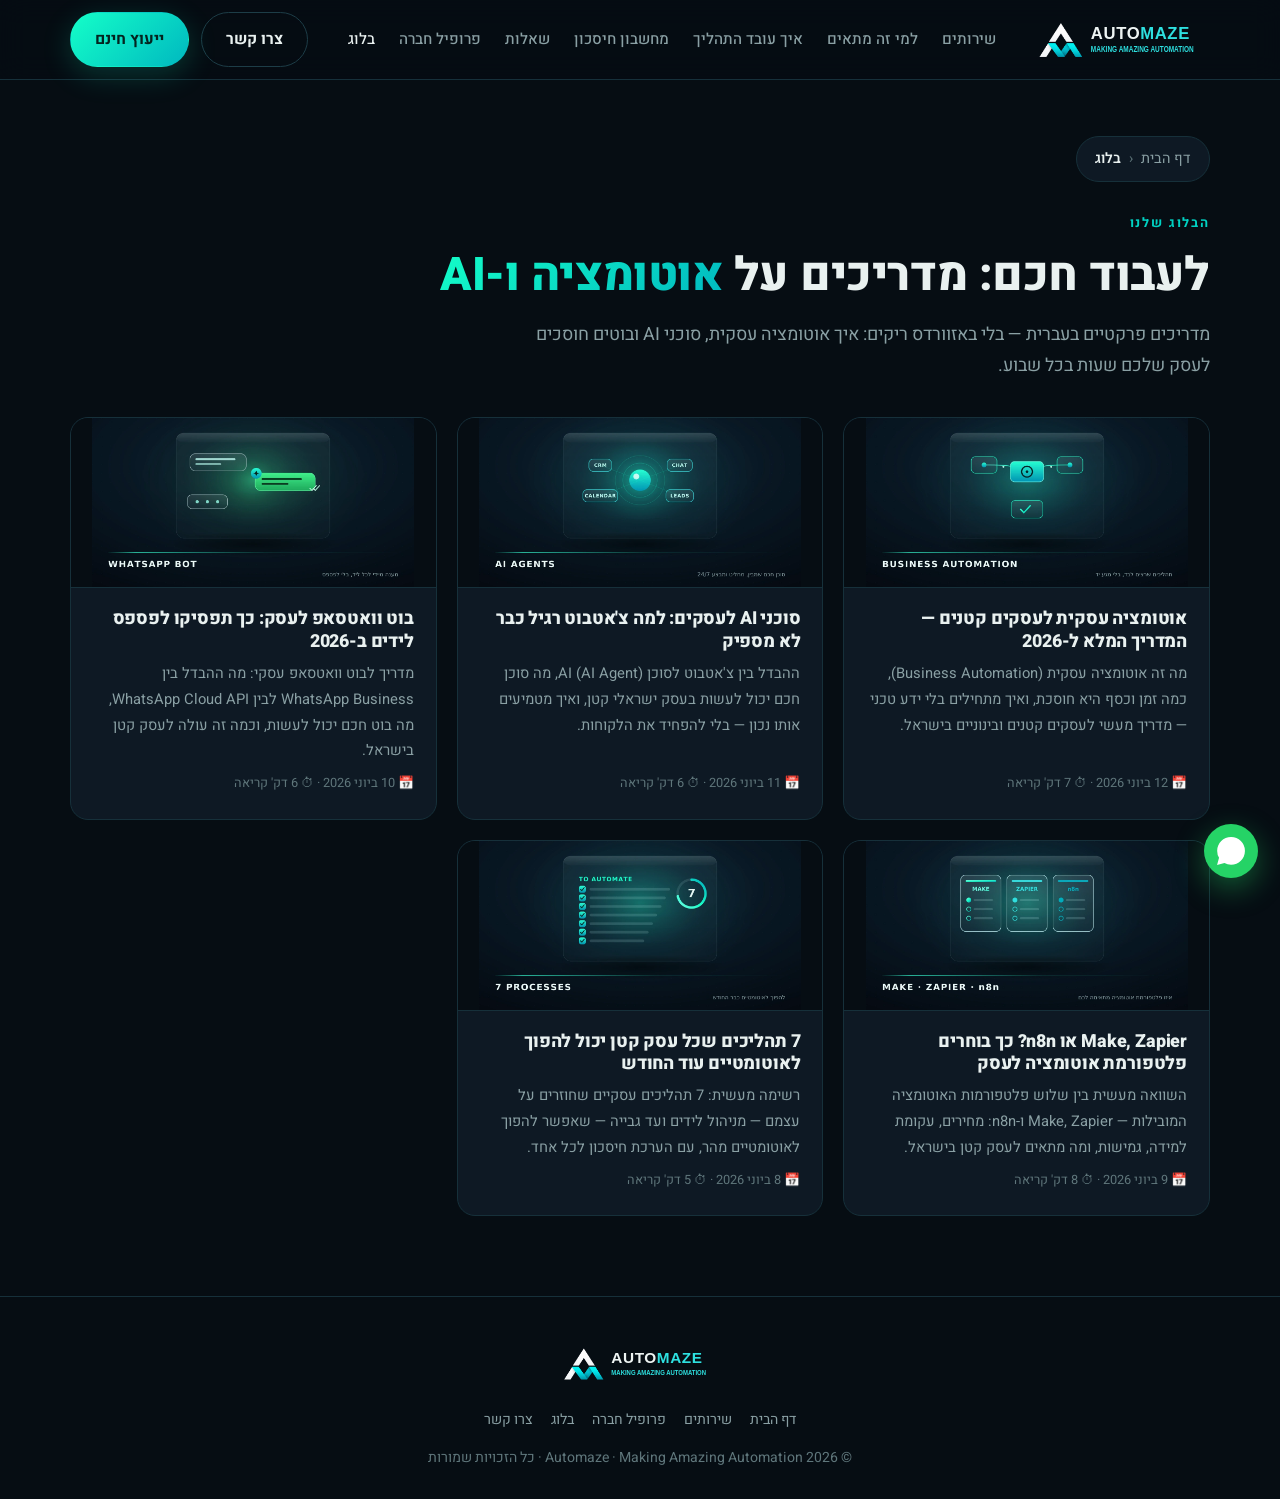
==== blog/index.html @ 12698b00 "Redesign blog images as premium glassmorphic vector art" ====
<!DOCTYPE html>
<html lang="he" dir="rtl">
<head>
<meta charset="utf-8">
<meta name="viewport" content="width=device-width, initial-scale=1">
<title>בלוג Automaze | אוטומציה עסקית, סוכני AI וכלים לעסקים</title>
<meta name="description" content="הבלוג של Automaze: מדריכים פרקטיים על אוטומציה עסקית (Business Automation), סוכני AI, בוטים לוואטסאפ, Make, Zapier ו-n8n — בעברית, לעסקים בישראל.">
<meta name="keywords" content="בלוג אוטומציה, מדריך אוטומציה, אוטומציה עסקית, סוכני AI, בוט וואטסאפ, Make, Zapier, n8n, בינה מלאכותית לעסקים, business automation blog, AI agents, workflow automation, no-code">
<link rel="canonical" href="https://automaze.co.il/blog/">
<meta property="og:type" content="website">
<meta property="og:locale" content="he_IL">
<meta property="og:site_name" content="Automaze">
<meta property="og:title" content="בלוג Automaze — מדריכים על אוטומציה עסקית ו-AI">
<meta property="og:description" content="הבלוג של Automaze: מדריכים פרקטיים על אוטומציה עסקית (Business Automation), סוכני AI, בוטים לוואטסאפ, Make, Zapier ו-n8n — בעברית, לעסקים בישראל.">
<meta property="og:url" content="https://automaze.co.il/blog/">
<meta property="og:image" content="https://automaze.co.il/blog/img/blog-og.webp">

<meta name="twitter:card" content="summary_large_image">
<link rel="icon" href="../favicon.ico" sizes="any">
<link rel="icon" type="image/png" sizes="32x32" href="../favicon-32.png">
<link rel="preconnect" href="https://fonts.googleapis.com">
<link rel="preconnect" href="https://fonts.gstatic.com" crossorigin>
<link href="https://fonts.googleapis.com/css2?family=Heebo:wght@400;500;700;800;900&display=swap" rel="stylesheet">
<link rel="stylesheet" href="../pages.css">
<script type="application/ld+json">{"@context": "https://schema.org", "@type": "Blog", "name": "בלוג Automaze", "url": "https://automaze.co.il/blog/", "inLanguage": "he", "description": "מדריכים ומאמרים על אוטומציה עסקית, סוכני AI, בוטים לוואטסאפ וכלי No-Code — לעסקים קטנים ובינוניים בישראל.", "publisher": {"@type": "Organization", "name": "Automaze", "logo": {"@type": "ImageObject", "url": "https://automaze.co.il/automaze-logo-full.png"}}, "blogPost": [{"@type": "BlogPosting", "headline": "אוטומציה עסקית לעסקים קטנים — המדריך המלא ל-2026", "url": "https://automaze.co.il/blog/business-automation-guide.html", "datePublished": "2026-06-12"}, {"@type": "BlogPosting", "headline": "סוכני AI לעסקים: למה צ'אטבוט רגיל כבר לא מספיק", "url": "https://automaze.co.il/blog/ai-agents-for-business.html", "datePublished": "2026-06-11"}, {"@type": "BlogPosting", "headline": "בוט וואטסאפ לעסק: כך תפסיקו לפספס לידים ב-2026", "url": "https://automaze.co.il/blog/whatsapp-bot-for-business.html", "datePublished": "2026-06-10"}, {"@type": "BlogPosting", "headline": "Make, Zapier או n8n? כך בוחרים פלטפורמת אוטומציה לעסק", "url": "https://automaze.co.il/blog/make-vs-zapier-vs-n8n.html", "datePublished": "2026-06-09"}, {"@type": "BlogPosting", "headline": "7 תהליכים שכל עסק קטן יכול להפוך לאוטומטיים עוד החודש", "url": "https://automaze.co.il/blog/processes-to-automate.html", "datePublished": "2026-06-08"}]}</script>
<script type="application/ld+json">{"@context": "https://schema.org", "@type": "BreadcrumbList", "itemListElement": [{"@type": "ListItem", "position": 1, "name": "דף הבית", "item": "https://automaze.co.il/"}, {"@type": "ListItem", "position": 2, "name": "בלוג", "item": "https://automaze.co.il/blog/"}]}</script>
</head>
<body>
<header>
  <nav class="nav">
    <a href="../index.html" aria-label="Automaze — דף הבית"><img src="../logo.svg" alt="Automaze — Making Amazing Automation" class="logo"></a>
    <div class="nav-links" id="navLinks">
      <a href="../index.html#services">שירותים</a>
      <a href="../index.html#who">למי זה מתאים</a>
      <a href="../index.html#process">איך עובד התהליך</a>
      <a href="../index.html#roi">מחשבון חיסכון</a>
      <a href="../index.html#faq">שאלות</a>
      <a href="../about.html">פרופיל חברה</a>
      <a href="index.html" class="active">בלוג</a>
    </div>
    <div class="nav-cta">
      <a href="../index.html#contact" class="btn btn-ghost">צרו קשר</a>
      <a href="https://wa.me/972544497165" target="_blank" rel="noopener" class="btn btn-primary">ייעוץ חינם</a>
      <button class="hamb" id="hamb" aria-label="תפריט"><span></span><span></span><span></span></button>
    </div>
  </nav>
</header>
<main>
<div class="wrap" style="max-width:1180px">
  <nav class="crumbs" aria-label="פירורי לחם"><a href="../index.html">דף הבית</a><span class="sep">‹</span><span class="here">בלוג</span></nav>
  <span class="eyebrow">הבלוג שלנו</span>
  <h1 class="page-title">לעבוד חכם: מדריכים על <span class="hl">אוטומציה ו-AI</span></h1>
  <p class="lead">מדריכים פרקטיים בעברית — בלי באזוורדס ריקים: איך אוטומציה עסקית, סוכני AI ובוטים חוסכים לעסק שלכם שעות בכל שבוע.</p>
  <div class="grid-cards">
<a class="pcard" href="business-automation-guide.html">
  <img src="img/business-automation.webp" alt="אוטומציה עסקית לעסקים קטנים — המדריך המלא ל-2026" loading="lazy" width="1200" height="630">
  <div class="body"><h2>אוטומציה עסקית לעסקים קטנים — המדריך המלא ל-2026</h2><p>מה זה אוטומציה עסקית (Business Automation), כמה זמן וכסף היא חוסכת, ואיך מתחילים בלי ידע טכני — מדריך מעשי לעסקים קטנים ובינוניים בישראל.</p><span class="pm">📅 12 ביוני 2026 · ⏱ 7 דק' קריאה</span></div>
</a>
<a class="pcard" href="ai-agents-for-business.html">
  <img src="img/ai-agents.webp" alt="סוכני AI לעסקים: למה צ'אטבוט רגיל כבר לא מספיק" loading="lazy" width="1200" height="630">
  <div class="body"><h2>סוכני AI לעסקים: למה צ'אטבוט רגיל כבר לא מספיק</h2><p>ההבדל בין צ'אטבוט לסוכן AI (AI Agent), מה סוכן חכם יכול לעשות בעסק ישראלי קטן, ואיך מטמיעים אותו נכון — בלי להפחיד את הלקוחות.</p><span class="pm">📅 11 ביוני 2026 · ⏱ 6 דק' קריאה</span></div>
</a>
<a class="pcard" href="whatsapp-bot-for-business.html">
  <img src="img/whatsapp-bot.webp" alt="בוט וואטסאפ לעסק: כך תפסיקו לפספס לידים ב-2026" loading="lazy" width="1200" height="630">
  <div class="body"><h2>בוט וואטסאפ לעסק: כך תפסיקו לפספס לידים ב-2026</h2><p>מדריך לבוט וואטסאפ עסקי: מה ההבדל בין WhatsApp Business לבין WhatsApp Cloud API, מה בוט חכם יכול לעשות, וכמה זה עולה לעסק קטן בישראל.</p><span class="pm">📅 10 ביוני 2026 · ⏱ 6 דק' קריאה</span></div>
</a>
<a class="pcard" href="make-vs-zapier-vs-n8n.html">
  <img src="img/automation-tools.webp" alt="Make, Zapier או n8n? כך בוחרים פלטפורמת אוטומציה לעסק" loading="lazy" width="1200" height="630">
  <div class="body"><h2>Make, Zapier או n8n? כך בוחרים פלטפורמת אוטומציה לעסק</h2><p>השוואה מעשית בין שלוש פלטפורמות האוטומציה המובילות — Make, Zapier ו-n8n: מחירים, עקומת למידה, גמישות, ומה מתאים לעסק קטן בישראל.</p><span class="pm">📅 9 ביוני 2026 · ⏱ 8 דק' קריאה</span></div>
</a>
<a class="pcard" href="processes-to-automate.html">
  <img src="img/processes-checklist.webp" alt="7 תהליכים שכל עסק קטן יכול להפוך לאוטומטיים עוד החודש" loading="lazy" width="1200" height="630">
  <div class="body"><h2>7 תהליכים שכל עסק קטן יכול להפוך לאוטומטיים עוד החודש</h2><p>רשימה מעשית: 7 תהליכים עסקיים שחוזרים על עצמם — מניהול לידים ועד גבייה — שאפשר להפוך לאוטומטיים מהר, עם הערכת חיסכון לכל אחד.</p><span class="pm">📅 8 ביוני 2026 · ⏱ 5 דק' קריאה</span></div>
</a>
  </div>
</div>
</main>
<footer>
  <img src="../logo.svg" alt="Automaze">
  <div class="flinks"><a href="../index.html">דף הבית</a><a href="../index.html#services">שירותים</a><a href="../about.html">פרופיל חברה</a><a href="index.html">בלוג</a><a href="../index.html#contact">צרו קשר</a></div>
  <span>© <span id="yr"></span> Automaze · Making Amazing Automation · כל הזכויות שמורות</span>
</footer>
<a class="wa-float" href="https://wa.me/972544497165" target="_blank" rel="noopener" aria-label="WhatsApp"><svg viewBox="0 0 24 24"><path d="M.057 24l1.687-6.163a11.867 11.867 0 01-1.587-5.946C.16 5.335 5.495 0 12.05 0a11.817 11.817 0 018.413 3.488 11.824 11.824 0 013.48 8.414c-.003 6.557-5.338 11.892-11.893 11.892a11.9 11.9 0 01-5.688-1.448L.057 24z"/></svg></a>
<script>(function(){var h=document.getElementById('hamb'),n=document.getElementById('navLinks');if(h&&n){h.addEventListener('click',function(){n.classList.toggle('open')});n.querySelectorAll('a').forEach(function(a){a.addEventListener('click',function(){n.classList.remove('open')})});}document.getElementById('yr').textContent=new Date().getFullYear();})();</script>
</body>
</html>
---- pages.css ----
:root{--bg:#060d13;--bg-2:#0a131c;--panel:#0e1924;--panel-2:#10202c;--line:#16303a;--line-2:#1d3d47;--teal:#14ffc8;--teal-2:#00d2c3;--cyan:#2ee0e0;--teal-deep:#00b8c0;--text:#e9f1f0;--muted:#8aa0a4;--muted-2:#5f767b;--radius:18px;--max:980px;--grad:linear-gradient(135deg,#14ffc8,#00b8c0)}
*{box-sizing:border-box;margin:0;padding:0}
html{scroll-behavior:smooth}
body{font-family:"Heebo",system-ui,Arial,sans-serif;background:var(--bg);color:var(--text);line-height:1.75;-webkit-font-smoothing:antialiased}
a{color:inherit;text-decoration:none}
h1,h2,h3{line-height:1.25;font-weight:800;letter-spacing:-.01em}
.wrap{max-width:var(--max);margin-inline:auto;padding-inline:20px}
.eyebrow{color:var(--teal-2);font-weight:700;font-size:.82rem;letter-spacing:.14em;text-transform:uppercase;margin-bottom:12px;display:inline-block}
.btn{display:inline-flex;align-items:center;gap:9px;padding:13px 24px;border-radius:999px;font-weight:700;font-size:.98rem;cursor:pointer;border:1px solid transparent;transition:.25s;white-space:nowrap}
.btn-primary{background:var(--grad);color:#04241f;box-shadow:0 8px 30px rgba(20,255,200,.18)}
.btn-primary:hover{transform:translateY(-2px)}
.btn-ghost{background:transparent;color:var(--text);border-color:var(--line-2)}
.btn-ghost:hover{border-color:var(--teal-2);color:var(--teal-2)}
header{position:sticky;top:0;z-index:50;background:rgba(6,13,19,.92);backdrop-filter:blur(14px);border-bottom:1px solid var(--line)}
.nav{position:relative;display:flex;align-items:center;justify-content:space-between;max-width:1180px;margin-inline:auto;padding:12px 20px;gap:18px}
.logo{height:50px;width:auto;display:block}
.nav-links{display:flex;gap:24px;align-items:center;flex-wrap:wrap}
.nav-links a{color:var(--muted);font-weight:500;font-size:.95rem;transition:.2s}
.nav-links a:hover,.nav-links a.active{color:var(--text)}
.nav-cta{display:flex;align-items:center;gap:12px}
.hamb{display:none;flex-direction:column;gap:5px;background:none;border:0;cursor:pointer;padding:8px}
.hamb span{width:24px;height:2px;background:var(--text);transition:.3s}
main{padding:56px 0 80px}
.crumbs{display:flex;align-items:center;gap:8px;flex-wrap:wrap;color:var(--muted);font-size:.9rem;margin-bottom:26px;background:var(--panel);border:1px solid var(--line);border-radius:999px;padding:9px 18px;width:fit-content;max-width:100%}
.crumbs a{color:var(--muted);transition:.2s}
.crumbs a:hover{color:var(--teal-2)}
.crumbs .here{color:var(--text);font-weight:600}
.crumbs .sep{color:var(--muted-2)}
.crumbs .back{color:var(--teal-2);font-weight:600}
.page-title{font-size:clamp(1.9rem,4.5vw,2.9rem);margin-bottom:14px}
.page-title .hl{background:var(--grad);-webkit-background-clip:text;background-clip:text;-webkit-text-fill-color:transparent}
.lead{color:var(--muted);font-size:1.12rem;max-width:680px;margin-bottom:34px}
article h2{font-size:1.45rem;margin:40px 0 14px;padding-inline-start:14px;border-inline-start:4px solid var(--teal-2)}
article h3{font-size:1.12rem;margin:26px 0 10px;color:var(--cyan)}
article p{color:#c7d4d6;margin-bottom:14px;font-size:1.03rem}
article ul,article ol{margin:0 22px 16px 0;color:#c7d4d6}
article li{margin-bottom:8px}
article b,article strong{color:var(--text)}
article a{color:var(--teal-2);text-decoration:underline;text-underline-offset:3px}
.post-meta{display:flex;gap:14px;flex-wrap:wrap;color:var(--muted-2);font-size:.88rem;margin-bottom:24px}
.post-hero{display:block;width:100%;max-width:580px;height:auto;border-radius:var(--radius);border:1px solid var(--line);margin:0 auto 36px}
.tags{display:flex;gap:8px;flex-wrap:wrap;margin:30px 0 0}
.tag{background:var(--panel);border:1px solid var(--line);color:var(--muted);font-size:.8rem;padding:5px 13px;border-radius:999px}
.stats{display:grid;grid-template-columns:repeat(4,1fr);gap:14px;margin:30px 0}
.stat{background:var(--panel);border:1px solid var(--line);border-top:3px solid var(--teal-2);border-radius:12px;padding:18px 12px;text-align:center}
.stat b{font-size:1.5rem;display:block;background:var(--grad);-webkit-background-clip:text;background-clip:text;-webkit-text-fill-color:transparent}
.stat span{color:var(--muted);font-size:.84rem}
.cta-box{background:linear-gradient(160deg,var(--panel),var(--bg-2));border:1px solid var(--line-2);border-radius:var(--radius);padding:30px;margin:44px 0 0;text-align:center}
.cta-box h2{border:0;padding:0;margin:0 0 10px}
.cta-box p{color:var(--muted);margin-bottom:18px}
.grid-cards{display:grid;grid-template-columns:repeat(auto-fill,minmax(280px,1fr));gap:20px;margin-top:36px}
.pcard{background:var(--panel);border:1px solid var(--line);border-radius:var(--radius);overflow:hidden;transition:.25s;display:flex;flex-direction:column}
.pcard:hover{border-color:var(--line-2);transform:translateY(-4px)}
.pcard img{width:100%;height:170px;object-fit:contain;background:var(--bg);display:block;border-bottom:1px solid var(--line)}
.pcard .body{padding:20px 22px 24px;display:flex;flex-direction:column;gap:8px;flex:1}
.pcard h2{font-size:1.12rem;border:0;padding:0;margin:0}
.pcard p{color:var(--muted);font-size:.92rem;margin:0;flex:1}
.pcard .pm{color:var(--muted-2);font-size:.8rem}
footer{padding:44px 20px 28px;border-top:1px solid var(--line);text-align:center;color:var(--muted-2);font-size:.88rem}
footer img{height:46px;margin-bottom:12px}
footer .flinks{display:flex;gap:18px;justify-content:center;flex-wrap:wrap;margin-bottom:14px}
footer .flinks a{color:var(--muted)}footer .flinks a:hover{color:var(--teal-2)}
.wa-float{position:fixed;inset-block-end:22px;inset-inline-start:22px;z-index:40;width:54px;height:54px;border-radius:50%;background:#25d366;display:grid;place-items:center;box-shadow:0 10px 30px rgba(37,211,102,.4)}
.wa-float svg{width:28px;height:28px;fill:#fff}
@media(max-width:900px){
  .nav-links,.nav-cta .btn-ghost{display:none}
  .hamb{display:flex}
  .nav-links.open{display:flex;position:absolute;inset:62px 0 auto 0;flex-direction:column;align-items:flex-start;background:var(--bg-2);border-bottom:1px solid var(--line);padding:18px 24px;gap:16px;z-index:60}
}
@media(max-width:700px){.stats{grid-template-columns:1fr 1fr}}
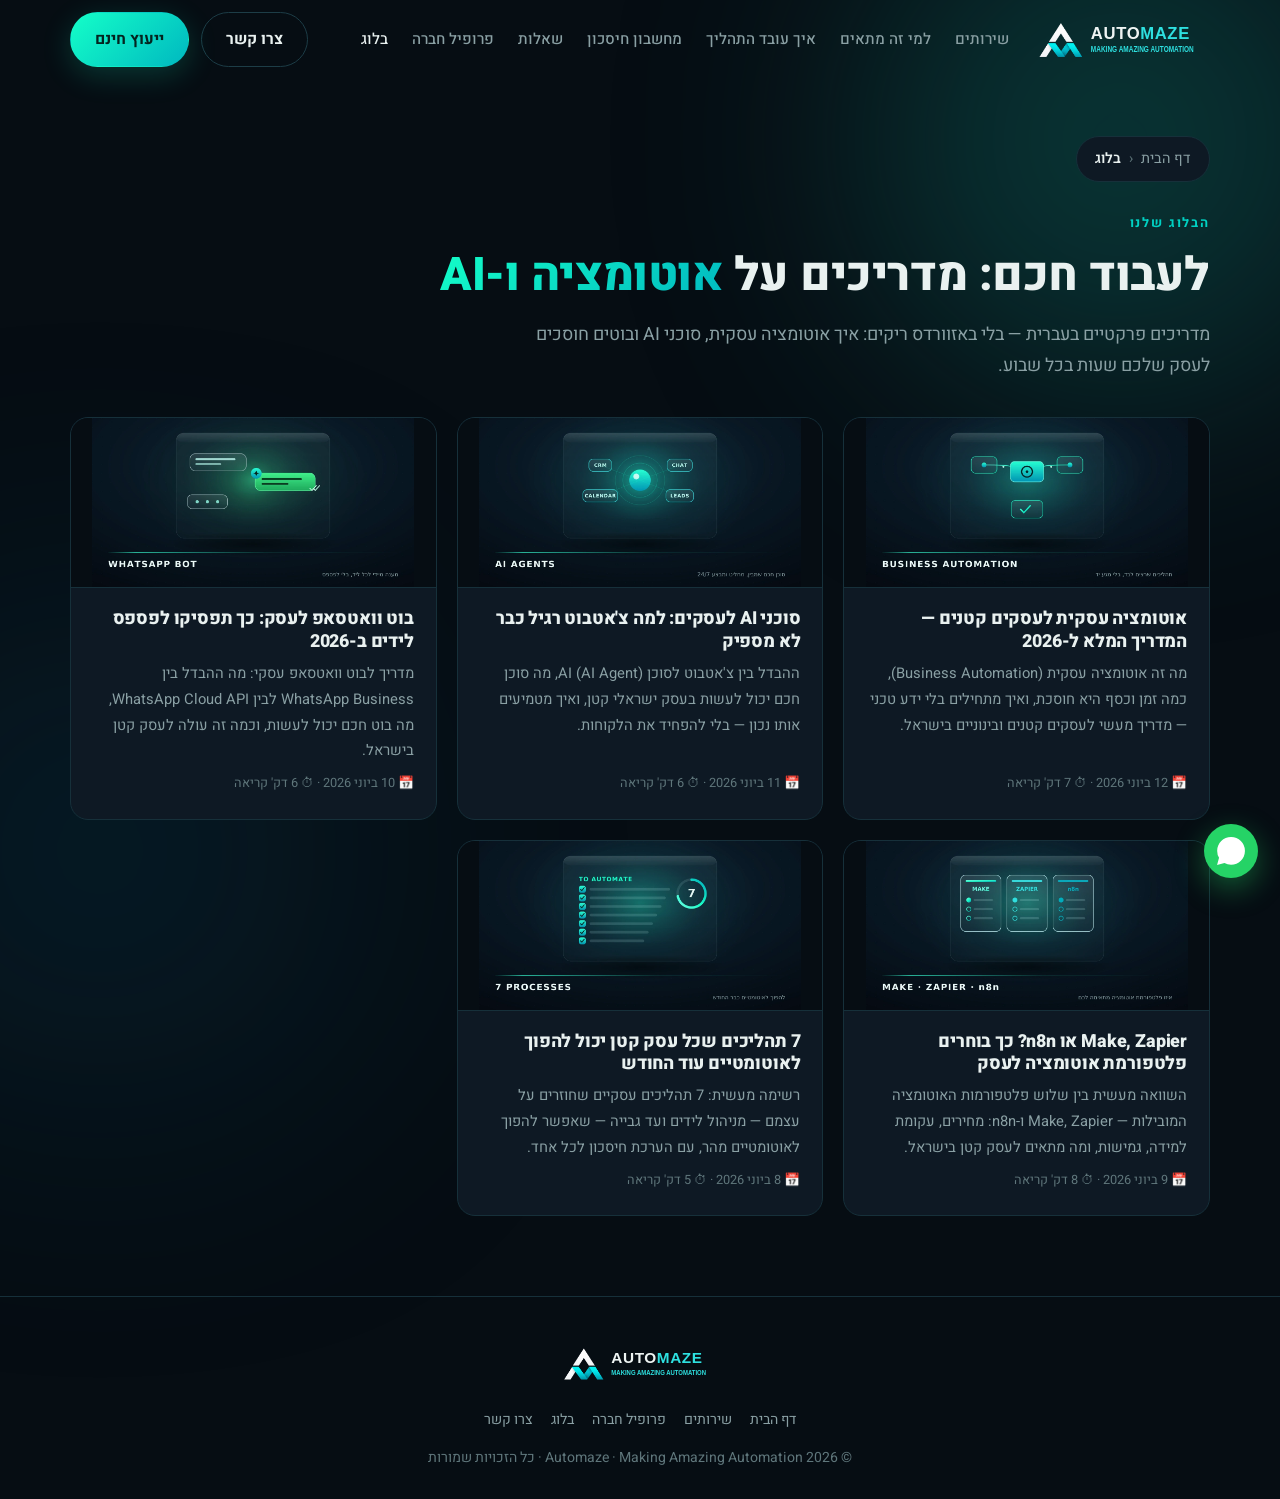
==== commit 4589c24b: "Consistent transparent glow header across all pages" ====
--- a/blog/index.html
+++ b/blog/index.html
@@ -81,6 +81,6 @@
   <span>© <span id="yr"></span> Automaze · Making Amazing Automation · כל הזכויות שמורות</span>
 </footer>
 <a class="wa-float" href="https://wa.me/972544497165" target="_blank" rel="noopener" aria-label="WhatsApp"><svg viewBox="0 0 24 24"><path d="M.057 24l1.687-6.163a11.867 11.867 0 01-1.587-5.946C.16 5.335 5.495 0 12.05 0a11.817 11.817 0 018.413 3.488 11.824 11.824 0 013.48 8.414c-.003 6.557-5.338 11.892-11.893 11.892a11.9 11.9 0 01-5.688-1.448L.057 24z"/></svg></a>
-<script>(function(){var h=document.getElementById('hamb'),n=document.getElementById('navLinks');if(h&&n){h.addEventListener('click',function(){n.classList.toggle('open')});n.querySelectorAll('a').forEach(function(a){a.addEventListener('click',function(){n.classList.remove('open')})});}document.getElementById('yr').textContent=new Date().getFullYear();})();</script>
+<script>(function(){var h=document.getElementById('hamb'),n=document.getElementById('navLinks'),hd=document.querySelector('header');if(h&&n){h.addEventListener('click',function(){n.classList.toggle('open')});n.querySelectorAll('a').forEach(function(a){a.addEventListener('click',function(){n.classList.remove('open')})});}if(hd){var sc=function(){hd.classList.toggle('scrolled',window.scrollY>10)};sc();addEventListener('scroll',sc,{passive:true});}document.getElementById('yr').textContent=new Date().getFullYear();})();</script>
 </body>
 </html>
--- a/pages.css
+++ b/pages.css
@@ -1,7 +1,11 @@
 :root{--bg:#060d13;--bg-2:#0a131c;--panel:#0e1924;--panel-2:#10202c;--line:#16303a;--line-2:#1d3d47;--teal:#14ffc8;--teal-2:#00d2c3;--cyan:#2ee0e0;--teal-deep:#00b8c0;--text:#e9f1f0;--muted:#8aa0a4;--muted-2:#5f767b;--radius:18px;--max:980px;--grad:linear-gradient(135deg,#14ffc8,#00b8c0)}
 *{box-sizing:border-box;margin:0;padding:0}
-html{scroll-behavior:smooth}
-body{font-family:"Heebo",system-ui,Arial,sans-serif;background:var(--bg);color:var(--text);line-height:1.75;-webkit-font-smoothing:antialiased}
+@view-transition{navigation:auto}
+html{scroll-behavior:smooth;background:#060d13;color-scheme:dark;overflow-x:hidden}
+body{position:relative;font-family:"Heebo",system-ui,Arial,sans-serif;background:var(--bg);color:var(--text);line-height:1.75;-webkit-font-smoothing:antialiased;animation:fadein .35s ease both}
+@keyframes fadein{from{opacity:0}to{opacity:1}}
+body::before{content:"";position:fixed;z-index:-1;width:520px;height:520px;border-radius:50%;background:#0c5a55;filter:blur(120px);opacity:.5;inset-block-start:-120px;inset-inline-start:-100px;pointer-events:none}
+body::after{content:"";position:fixed;z-index:-1;width:460px;height:460px;border-radius:50%;background:#0a4a66;filter:blur(140px);opacity:.32;inset-block-end:-180px;inset-inline-end:-130px;pointer-events:none}
 a{color:inherit;text-decoration:none}
 h1,h2,h3{line-height:1.25;font-weight:800;letter-spacing:-.01em}
 .wrap{max-width:var(--max);margin-inline:auto;padding-inline:20px}
@@ -11,13 +15,14 @@
 .btn-primary:hover{transform:translateY(-2px)}
 .btn-ghost{background:transparent;color:var(--text);border-color:var(--line-2)}
 .btn-ghost:hover{border-color:var(--teal-2);color:var(--teal-2)}
-header{position:sticky;top:0;z-index:50;background:rgba(6,13,19,.92);backdrop-filter:blur(14px);border-bottom:1px solid var(--line)}
-.nav{position:relative;display:flex;align-items:center;justify-content:space-between;max-width:1180px;margin-inline:auto;padding:12px 20px;gap:18px}
+header{position:sticky;top:0;z-index:50;background:transparent;border-bottom:1px solid transparent;transition:background .3s,border-color .3s}
+header.scrolled{background:rgba(6,13,19,.85);backdrop-filter:blur(14px);border-bottom-color:var(--line)}
+.nav{position:relative;display:flex;align-items:center;max-width:1180px;margin-inline:auto;padding:12px 20px;gap:26px}
 .logo{height:50px;width:auto;display:block}
 .nav-links{display:flex;gap:24px;align-items:center;flex-wrap:wrap}
 .nav-links a{color:var(--muted);font-weight:500;font-size:.95rem;transition:.2s}
 .nav-links a:hover,.nav-links a.active{color:var(--text)}
-.nav-cta{display:flex;align-items:center;gap:12px}
+.nav-cta{display:flex;align-items:center;gap:12px;margin-inline-start:auto}
 .hamb{display:none;flex-direction:column;gap:5px;background:none;border:0;cursor:pointer;padding:8px}
 .hamb span{width:24px;height:2px;background:var(--text);transition:.3s}
 main{padding:56px 0 80px}
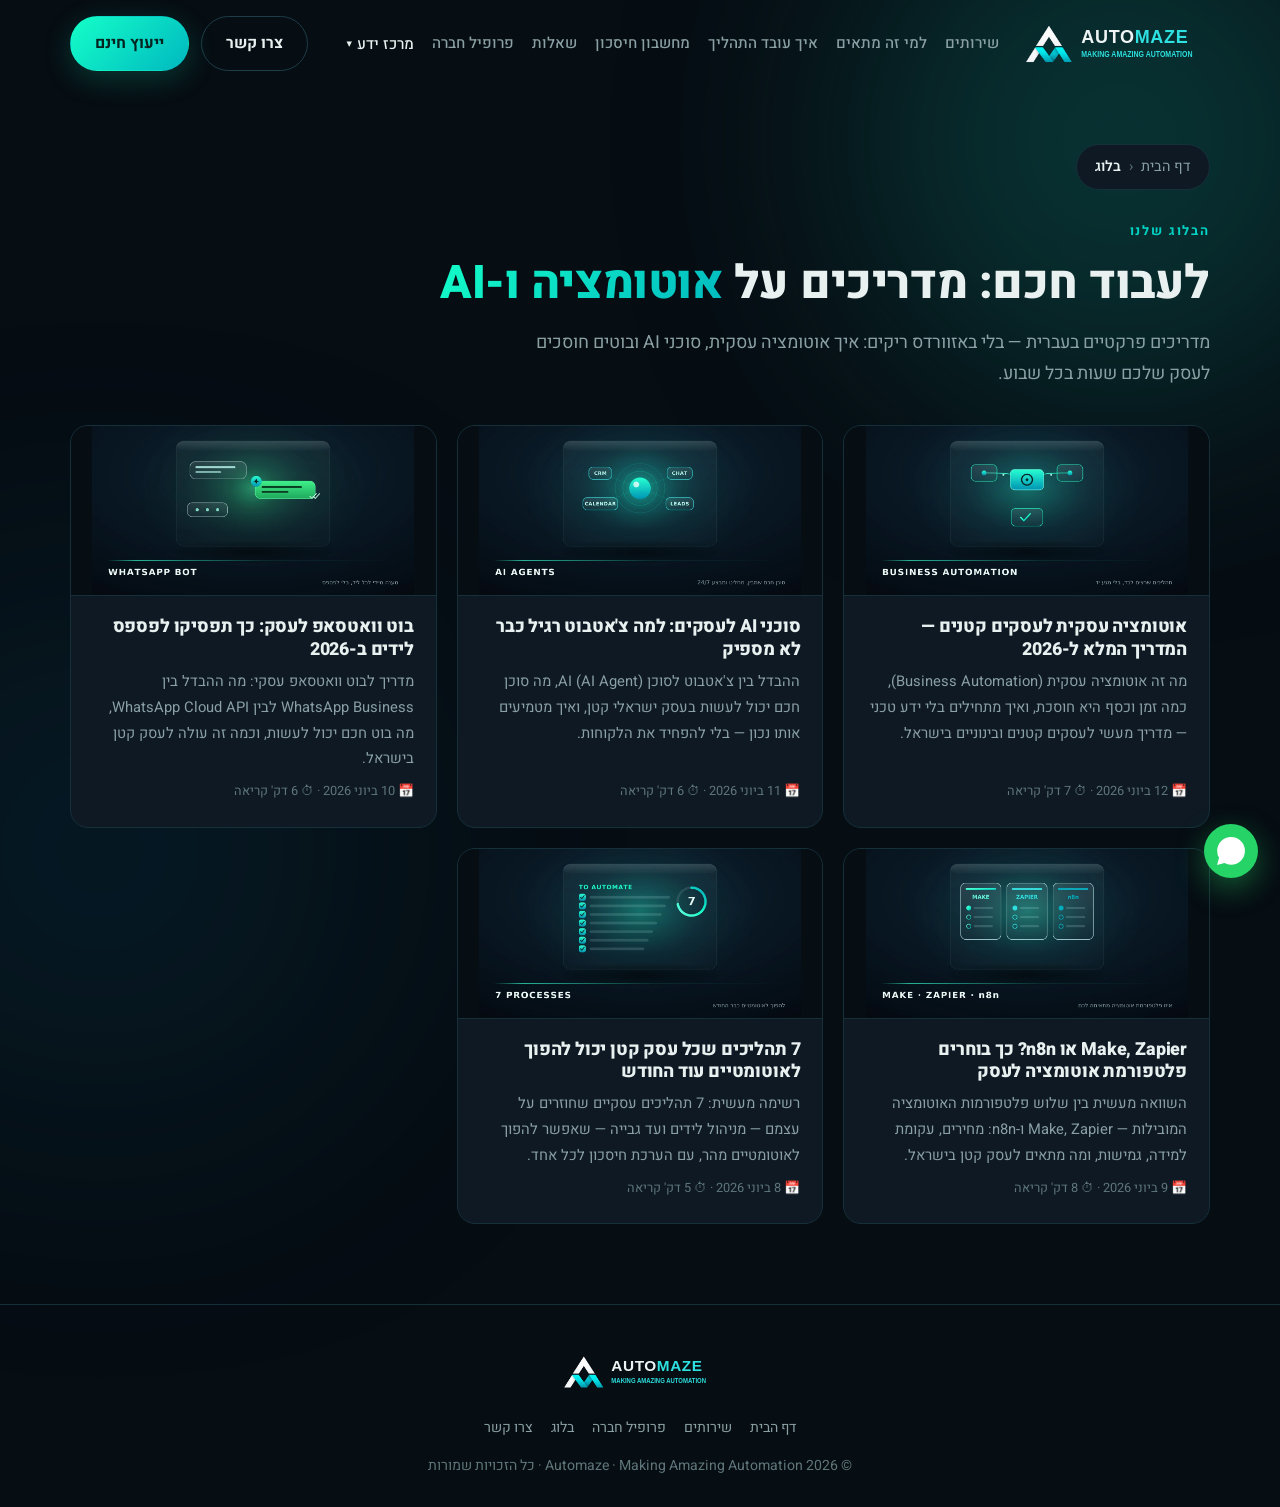
==== commit e6d37368: "Fix AI Automation links to use .html; add מרכז ידע nav dropdown" ====
--- a/blog/index.html
+++ b/blog/index.html
@@ -36,7 +36,13 @@
       <a href="../index.html#roi">מחשבון חיסכון</a>
       <a href="../index.html#faq">שאלות</a>
       <a href="../about.html">פרופיל חברה</a>
-      <a href="index.html" class="active">בלוג</a>
+      <div class="nav-drop">
+        <button type="button" class="nav-drop-t active">מרכז ידע <span class="caret" aria-hidden="true">▾</span></button>
+        <div class="nav-drop-menu">
+          <a href="../AIAutomations.html">AI Automation — מדריך מלא</a>
+          <a href="index.html" class="active">בלוג ומדריכים</a>
+        </div>
+      </div>
     </div>
     <div class="nav-cta">
       <a href="../index.html#contact" class="btn btn-ghost">צרו קשר</a>
--- a/pages.css
+++ b/pages.css
@@ -17,11 +17,22 @@
 .btn-ghost:hover{border-color:var(--teal-2);color:var(--teal-2)}
 header{position:sticky;top:0;z-index:50;background:transparent;border-bottom:1px solid transparent;transition:background .3s,border-color .3s}
 header.scrolled{background:rgba(6,13,19,.85);backdrop-filter:blur(14px);border-bottom-color:var(--line)}
-.nav{position:relative;display:flex;align-items:center;max-width:1180px;margin-inline:auto;padding:12px 20px;gap:26px}
-.logo{height:50px;width:auto;display:block}
-.nav-links{display:flex;gap:24px;align-items:center;flex-wrap:wrap}
+.nav{position:relative;display:flex;align-items:center;max-width:1180px;margin-inline:auto;padding:16px 20px;gap:22px}
+.logo{height:54px;width:auto;display:block}
+.nav-links{display:flex;gap:18px;align-items:center;white-space:nowrap}
 .nav-links a{color:var(--muted);font-weight:500;font-size:.95rem;transition:.2s}
 .nav-links a:hover,.nav-links a.active{color:var(--text)}
+.nav-drop{position:relative;display:inline-flex;align-items:center}
+.nav-drop-t{background:none;border:0;color:var(--muted);font-family:inherit;font-weight:500;font-size:.95rem;cursor:pointer;display:inline-flex;align-items:center;gap:5px;padding:0}
+.nav-drop-t .caret{font-size:.68rem;transition:.2s}
+.nav-drop:hover .nav-drop-t,.nav-drop:focus-within .nav-drop-t,.nav-drop-t.active{color:var(--text)}
+.nav-drop:hover .nav-drop-t .caret{transform:rotate(180deg)}
+.nav-drop-menu a.active{background:var(--panel);color:var(--teal-2)}
+.nav-drop::after{content:"";position:absolute;top:100%;inset-inline:0;height:14px}
+.nav-drop-menu{display:none;position:absolute;inset-inline-start:0;top:calc(100% + 12px);min-width:232px;background:var(--bg-2);border:1px solid var(--line);border-radius:12px;padding:8px;flex-direction:column;gap:2px;z-index:70;box-shadow:0 14px 44px rgba(0,0,0,.45)}
+.nav-drop:hover .nav-drop-menu,.nav-drop:focus-within .nav-drop-menu{display:flex}
+.nav-drop-menu a{padding:9px 12px;border-radius:8px;color:var(--muted);font-size:.92rem;white-space:nowrap}
+.nav-drop-menu a:hover{background:var(--panel);color:var(--text)}
 .nav-cta{display:flex;align-items:center;gap:12px;margin-inline-start:auto}
 .hamb{display:none;flex-direction:column;gap:5px;background:none;border:0;cursor:pointer;padding:8px}
 .hamb span{width:24px;height:2px;background:var(--text);transition:.3s}
@@ -67,9 +78,15 @@
 footer .flinks a{color:var(--muted)}footer .flinks a:hover{color:var(--teal-2)}
 .wa-float{position:fixed;inset-block-end:22px;inset-inline-start:22px;z-index:40;width:54px;height:54px;border-radius:50%;background:#25d366;display:grid;place-items:center;box-shadow:0 10px 30px rgba(37,211,102,.4)}
 .wa-float svg{width:28px;height:28px;fill:#fff}
-@media(max-width:900px){
+@media(max-width:1240px){
   .nav-links,.nav-cta .btn-ghost{display:none}
   .hamb{display:flex}
-  .nav-links.open{display:flex;position:absolute;inset:62px 0 auto 0;flex-direction:column;align-items:flex-start;background:var(--bg-2);border-bottom:1px solid var(--line);padding:18px 24px;gap:16px;z-index:60}
+  .nav-links.open{display:flex;position:absolute;inset:100% 0 auto 0;flex-direction:column;align-items:flex-start;background:var(--bg-2);border-bottom:1px solid var(--line);padding:18px 24px;gap:16px;z-index:60}
+  .nav-drop{display:block;width:100%}
+  .nav-drop-t{padding:2px 0}
+  .nav-drop-t .caret{display:none}
+  .nav-drop::after{display:none}
+  .nav-drop-menu{display:flex;position:static;inset:auto;top:auto;min-width:0;background:none;border:0;box-shadow:none;padding:6px 0 0;gap:0}
+  .nav-drop-menu a{padding:6px 0 6px 14px}
 }
 @media(max-width:700px){.stats{grid-template-columns:1fr 1fr}}
